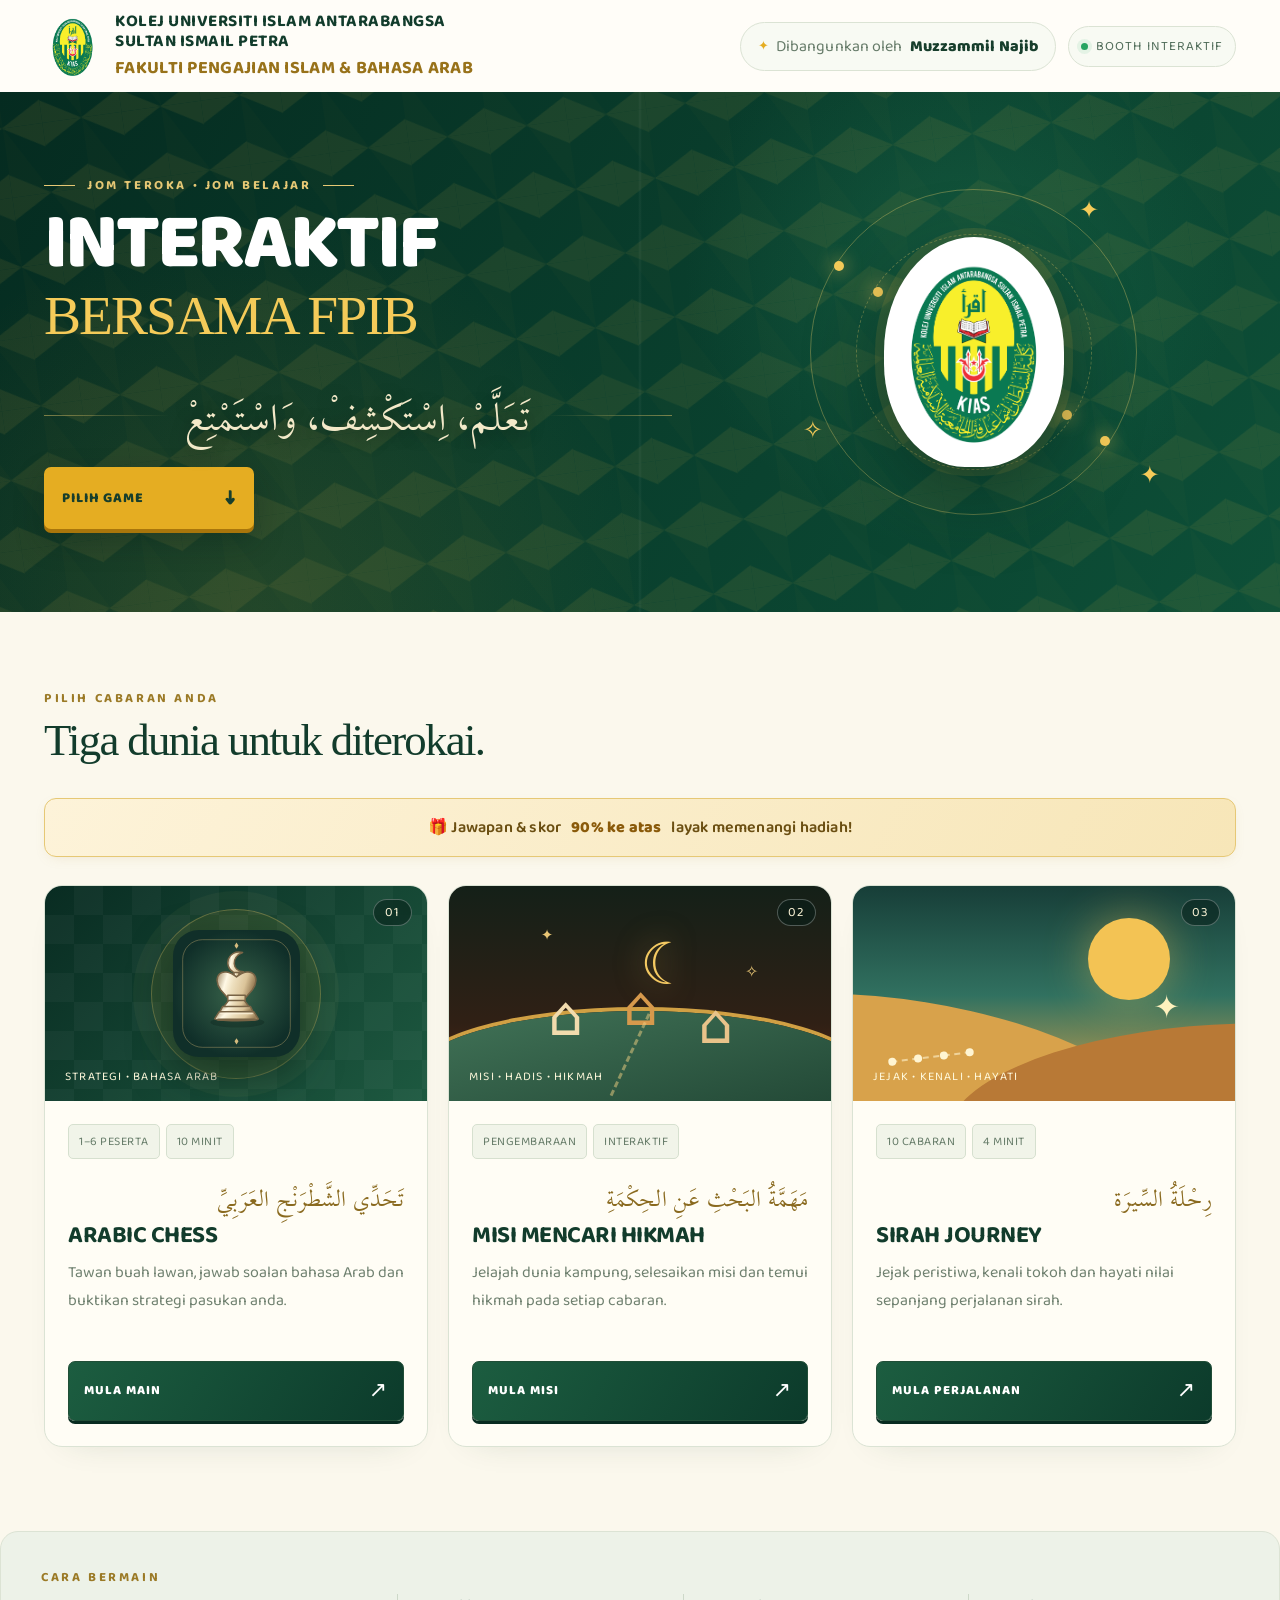
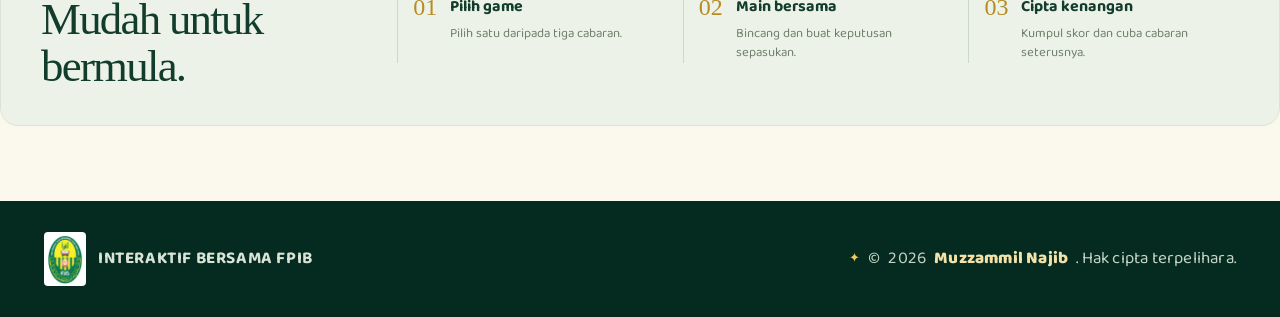
==== index.html @ af273203 "Add 2-player mode, prize popup, and polish across the FPIB booth games - Arabic Chess: real chess en" ====
<!doctype html>
<html lang="ms">
<head>
  <meta charset="utf-8">
  <meta name="viewport" content="width=device-width,initial-scale=1,viewport-fit=cover">
  <meta name="theme-color" content="#073d2d">
  <meta name="description" content="Portal aktiviti interaktif FPIB KIAS: Arabic Chess, Misi Mencari Hikmah dan Sirah Journey.">
  <title>Interaktif Bersama FPIB</title>
  <link rel="manifest" href="manifest.webmanifest">
  <link rel="icon" href="assets/icon-192.png">
  <link rel="apple-touch-icon" href="assets/icon-192.png">
  <link rel="stylesheet" href="style.css">
</head>
<body>
  <header class="site-header">
    <a class="institution" href="./" aria-label="Interaktif Bersama FPIB — halaman utama">
      <span class="logo-wrap"><img src="assets/logo-kias.png" alt="Logo rasmi KIAS"></span>
      <span class="institution-copy"><b>KOLEJ UNIVERSITI ISLAM ANTARABANGSA<br>SULTAN ISMAIL PETRA</b><small>FAKULTI PENGAJIAN ISLAM &amp; BAHASA ARAB</small></span>
    </a>
    <div class="header-actions">
      <span class="dev-credit">Dibangunkan oleh <b>Muzzammil Najib</b></span>
      <span class="live-badge"><i></i> BOOTH INTERAKTIF</span>
      <button id="install" class="quiet" hidden>Pasang app</button>
    </div>
  </header>

  <main id="home">
    <section class="hero">
      <div class="hero-pattern" aria-hidden="true"></div>
      <div class="hero-copy">
        <p class="eyebrow"><span></span> JOM TEROKA • JOM BELAJAR <span></span></p>
        <h1>INTERAKTIF<br><em>BERSAMA FPIB</em></h1>
        <p class="arabic" lang="ar" dir="rtl">تَعَلَّمْ، اِسْتَكْشِفْ، وَاسْتَمْتِعْ</p>
        <a class="hero-button" href="#pilih-game">PILIH GAME <span>↓</span></a>
      </div>
      <div class="hero-mark" aria-hidden="true">
        <div class="orbit orbit-one"></div><div class="orbit orbit-two"></div>
        <div class="hero-logo"><img src="assets/logo-kias.png" alt=""></div>
        <span class="spark s1">✦</span><span class="spark s2">✧</span><span class="spark s3">✦</span>
      </div>
    </section>

    <section class="games-section" id="pilih-game">
      <div class="section-heading">
        <div><p class="eyebrow dark">PILIH CABARAN ANDA</p><h2>Tiga dunia untuk diterokai.</h2></div>
      </div>

      <div class="prize-banner">🎁 Jawapan &amp; skor <b>90% ke atas</b> layak memenangi hadiah!</div>

      <div class="game-grid">
        <article class="game-card chess-card" data-game-card="arabic-chess">
          <div class="card-number">01</div>
          <div class="card-art chess-art"><div class="chess-halo"></div><img src="games/arabic-chess/favicon.svg" alt="" aria-hidden="true"><span class="art-label">STRATEGI • BAHASA ARAB</span></div>
          <div class="card-body">
            <div class="tag-row"><span class="tag">1–6 PESERTA</span><span class="tag">10 MINIT</span></div>
            <p class="arabic-title" lang="ar" dir="rtl">تَحَدِّي الشَّطْرَنْجِ العَرَبِيِّ</p>
            <h3>ARABIC CHESS</h3>
            <p>Tawan buah lawan, jawab soalan bahasa Arab dan buktikan strategi pasukan anda.</p>
            <button class="play-button" data-launch="arabic-chess"><span>MULA MAIN</span><i>↗</i></button>
          </div>
        </article>

        <article class="game-card wisdom-card" data-game-card="misi-mencari-hikmah">
          <div class="card-number">02</div>
          <div class="card-art wisdom-art"><div class="wisdom-land"><span class="moon">☾</span><span class="star star-a">✦</span><span class="star star-b">✧</span><span class="village">⌂</span><span class="trail"></span></div><span class="art-label">MISI • HADIS • HIKMAH</span></div>
          <div class="card-body">
            <div class="tag-row"><span class="tag">PENGEMBARAAN</span><span class="tag">INTERAKTIF</span></div>
            <p class="arabic-title" lang="ar" dir="rtl">مَهَمَّةُ البَحْثِ عَنِ الحِكْمَةِ</p>
            <h3>MISI MENCARI HIKMAH</h3>
            <p>Jelajah dunia kampung, selesaikan misi dan temui hikmah pada setiap cabaran.</p>
            <button class="play-button" data-launch="misi-mencari-hikmah"><span>MULA MISI</span><i>↗</i></button>
          </div>
        </article>

        <article class="game-card sirah-card" data-game-card="sirah-journey">
          <div class="card-number">03</div>
          <div class="card-art sirah-art"><div class="desert-sun"></div><div class="dune d1"></div><div class="dune d2"></div><div class="route"><i></i><i></i><i></i><i></i></div><span class="destination">✦</span><span class="art-label">JEJAK • KENALI • HAYATI</span></div>
          <div class="card-body">
            <div class="tag-row"><span class="tag">10 CABARAN</span><span class="tag">4 MINIT</span></div>
            <p class="arabic-title" lang="ar" dir="rtl">رِحْلَةُ السِّيرَة</p>
            <h3>SIRAH JOURNEY</h3>
            <p>Jejak peristiwa, kenali tokoh dan hayati nilai sepanjang perjalanan sirah.</p>
            <button class="play-button" data-launch="sirah-journey"><span>MULA PERJALANAN</span><i>↗</i></button>
          </div>
        </article>
      </div>
    </section>

    <section class="how-section">
      <div class="how-intro"><p class="eyebrow dark">CARA BERMAIN</p><h2>Mudah untuk bermula.</h2></div>
      <ol class="steps">
        <li><b>01</b><span><strong>Pilih game</strong><small>Pilih satu daripada tiga cabaran.</small></span></li>
        <li><b>02</b><span><strong>Main bersama</strong><small>Bincang dan buat keputusan sepasukan.</small></span></li>
        <li><b>03</b><span><strong>Cipta kenangan</strong><small>Kumpul skor dan cuba cabaran seterusnya.</small></span></li>
      </ol>
    </section>
  </main>

  <footer class="site-footer">
    <div class="footer-brand"><img src="assets/logo-kias.png" alt="Logo KIAS"><span><b>INTERAKTIF BERSAMA FPIB</b></span></div>
    <div class="footer-meta"><span class="copyright">© <span id="copyright-year">2026</span> <b>Muzzammil Najib</b>. Hak cipta terpelihara.</span></div>
  </footer>

  <section id="game-stage" class="game-stage" hidden aria-label="Paparan game">
    <header class="stage-bar">
      <button id="back-home" class="stage-back"><span>←</span> KEMBALI</button>
      <div class="stage-title"><small>SEDANG BERMAIN</small><strong id="current-game">Game</strong></div>
      <div class="stage-actions"><button id="reload-game" title="Muat semula game">↻ <span>RESET</span></button><button id="open-game" title="Buka di tab baharu">↗ <span>TAB BARU</span></button><button id="fullscreen-game" title="Paparan skrin penuh">⛶ <span>SKRIN PENUH</span></button></div>
    </header>
    <div id="stage-loading" class="stage-loading"><div class="loader-mark">✦</div><p>MENYEDIAKAN GAME…</p></div>
    <iframe id="game-frame" title="Game interaktif FPIB" allow="fullscreen; autoplay" referrerpolicy="same-origin"></iframe>
  </section>

  <div id="attract" class="attract" hidden>
    <img src="assets/logo-kias.png" alt="">
    <p class="arabic" lang="ar" dir="rtl">أَهْلًا وَسَهْلًا</p>
    <h2>JOM MAIN<br><span>BERSAMA FPIB!</span></h2>
    <p>TIGA GAME INTERAKTIF MENANTI ANDA</p>
    <button id="wake">MULA SEKARANG <span>↗</span></button>
  </div>

  <script src="app.js"></script>
</body>
</html>
---- style.css ----
@font-face{font-family:Baloo;src:url('assets/Baloo2-Variable.woff2') format('woff2');font-weight:400 800;font-display:swap}
@font-face{font-family:Lotus;src:url('assets/lotus-linotype-light.ttf') format('truetype');font-weight:400;font-display:swap;unicode-range:U+0600-06FF,U+0750-077F,U+08A0-08FF,U+FB50-FDFF,U+FE70-FEFF}
:root{--green-950:#052b20;--green-900:#073d2d;--green-800:#0d5038;--green-700:#14704a;--gold:#e5ad22;--gold-soft:#f5cb59;--cream:#fbf8ed;--paper:#fffdf5;--ink:#123c2c;--muted:#6f806f;--line:#dbe3d4;--ease:cubic-bezier(.22,.65,.25,1)}
*{box-sizing:border-box}html{scroll-behavior:smooth}body{margin:0;color:var(--ink);background:var(--cream);font-family:Baloo,system-ui,sans-serif;-webkit-font-smoothing:antialiased}button,a{font:inherit}button{cursor:pointer}.arabic,.arabic-title,[lang=ar]{font-family:Lotus,'Geeza Pro',serif}.site-header{height:92px;max-width:1560px;margin:auto;padding:13px 44px;display:flex;align-items:center;justify-content:space-between;gap:24px;background:#fffdf8}.institution{display:flex;align-items:center;gap:14px;color:inherit;text-decoration:none;min-width:0}.logo-wrap{width:57px;height:65px;display:block;overflow:hidden;flex:none}.logo-wrap img{display:block;width:100%;height:100%;object-fit:contain}.institution-copy{display:block;line-height:1.18}.institution-copy b{display:block;font-size:17px;letter-spacing:.5px}.institution-copy small{display:block;color:#98721a;font-size:18px;letter-spacing:.3px;margin-top:6px;font-weight:700}.header-actions{display:flex;align-items:center;gap:12px}.dev-credit{display:flex;align-items:center;gap:7px;font-size:16px;letter-spacing:.1px;color:#657a68;border:1px solid var(--line);padding:11px 17px;border-radius:999px;background:#f8faf3}.dev-credit b{color:#173e2c;font-weight:800}.dev-credit:before{content:'✦';color:var(--gold,#b79858);font-size:13px}@media(max-width:900px){.dev-credit{display:none}}.live-badge{display:flex;align-items:center;gap:8px;font-size:13px;letter-spacing:1px;border:1px solid var(--line);padding:9px 12px;border-radius:999px;color:#506c59;background:#f8faf3}.live-badge i,.footer-meta i{width:7px;height:7px;border-radius:50%;background:#26a461;box-shadow:0 0 0 4px #26a46118}.quiet{border:1px solid var(--line);background:#fff;color:var(--ink);padding:10px 16px;border-radius:9px;font-size:13px;font-weight:700}.quiet:hover{background:#edf3e8}.hero{position:relative;overflow:hidden;min-height:500px;padding:70px max(44px,calc((100vw - 1460px)/2));display:grid;grid-template-columns:minmax(0,1.12fr) minmax(360px,.88fr);align-items:center;color:#fff;background:radial-gradient(circle at 75% 35%,#27815955,transparent 27%),radial-gradient(circle at 20% 100%,#d0a22f22,transparent 35%),linear-gradient(122deg,var(--green-950),var(--green-800));isolation:isolate}.hero:after{content:'';position:absolute;inset:0;background:linear-gradient(90deg,transparent 49.85%,#ffffff0c 50%,transparent 50.15%);pointer-events:none}.hero-pattern{position:absolute;inset:-120px;z-index:-1;opacity:.09;background-image:linear-gradient(30deg,#e6ba4a 12%,transparent 12.5%,transparent 87%,#e6ba4a 87.5%,#e6ba4a),linear-gradient(150deg,#e6ba4a 12%,transparent 12.5%,transparent 87%,#e6ba4a 87.5%,#e6ba4a),linear-gradient(30deg,#e6ba4a 12%,transparent 12.5%,transparent 87%,#e6ba4a 87.5%,#e6ba4a),linear-gradient(150deg,#e6ba4a 12%,transparent 12.5%,transparent 87%,#e6ba4a 87.5%,#e6ba4a),linear-gradient(60deg,#e6ba4a33 25%,transparent 25.5%,transparent 75%,#e6ba4a33 75%,#e6ba4a33);background-size:80px 140px;background-position:0 0,0 0,40px 70px,40px 70px,0 0;transform:rotate(-8deg)}.hero-copy{position:relative;z-index:2;padding-right:40px}.eyebrow{display:flex;align-items:center;gap:12px;margin:0 0 15px;font-size:13px;letter-spacing:2.6px;font-weight:700;color:#e6c875}.eyebrow span{width:31px;height:1px;background:currentColor}.eyebrow.dark{color:#9b7a26;display:block;margin-bottom:8px}.hero h1{font-size:clamp(54px,6.2vw,92px);line-height:.85;letter-spacing:-3px;margin:0;font-weight:800}.hero h1 em{display:block;color:var(--gold-soft);font-style:normal;font-weight:500;font-family:Georgia,serif;font-size:.7em;letter-spacing:-2px;margin-top:14px}.hero .arabic{position:relative;font-size:clamp(30px,3.6vw,44px);color:#f3e9c9;margin:34px 0 10px;line-height:1.9;font-weight:500;text-shadow:0 3px 18px #0006;display:flex;align-items:center;gap:16px}.hero .arabic:before,.hero .arabic:after{content:'';flex:1;height:1px;background:linear-gradient(90deg,transparent,#e6c66a80);min-width:20px}.hero .arabic:after{background:linear-gradient(90deg,#e6c66a80,transparent)}.lead{font-size:16px;line-height:1.8;color:#c3d6c7;margin:8px 0 25px}.hero-button{display:inline-flex;align-items:center;justify-content:space-between;gap:28px;min-width:210px;padding:14px 18px;border-radius:7px;background:var(--gold);color:#173e2c;text-decoration:none;font-size:14px;font-weight:800;letter-spacing:1px;box-shadow:0 4px 0 #a9760b,0 12px 30px #001b1645;transition:transform .2s,background .2s}.hero-button:hover{transform:translateY(-3px);background:#f0bd37}.hero-button span{font-size:21px}.hero-mark{position:relative;width:min(380px,38vw);aspect-ratio:1;margin:auto;display:grid;place-items:center}.hero-logo{position:relative;z-index:3;width:180px;height:230px;background:#fff;padding:15px;border-radius:50% 50% 45% 45%;box-shadow:0 25px 80px #00181270,0 0 0 9px #e6b63d22}.hero-logo img{width:100%;height:100%;object-fit:contain}.orbit{position:absolute;inset:7%;border:1px solid #f3d26c55;border-radius:50%;animation:orbit 22s linear infinite}.orbit:before,.orbit:after{content:'';position:absolute;width:10px;height:10px;border-radius:50%;background:var(--gold-soft);box-shadow:0 0 18px #f5ca57}.orbit:before{left:7%;top:22%}.orbit:after{right:8%;bottom:21%}.orbit-two{inset:19%;border-style:dashed;animation-direction:reverse;animation-duration:14s}.spark{position:absolute;color:var(--gold-soft);font-size:24px;animation:pulse 2.4s ease-in-out infinite}.s1{top:8%;right:17%}.s2{left:5%;bottom:24%;animation-delay:.7s}.s3{right:1%;bottom:12%;animation-delay:1.4s}.games-section{max-width:1480px;margin:auto;padding:76px 44px 84px}.section-heading{display:flex;align-items:flex-end;justify-content:space-between;gap:40px;margin-bottom:34px}.section-heading h2,.how-intro h2{font:400 clamp(35px,3.5vw,50px)/1.05 Georgia,serif;letter-spacing:-1.7px;margin:0}.section-heading>p{max-width:410px;color:var(--muted);font-size:16px;line-height:1.7;margin:0}.prize-banner{display:flex;flex-wrap:wrap;align-items:center;justify-content:center;gap:10px;text-align:center;margin:0 0 28px;padding:16px 22px;border-radius:12px;background:linear-gradient(120deg,#fdf3d9,#f7e6b8);border:1px solid #e6c875;color:#6b4f12;font-size:16px;font-weight:600;letter-spacing:.2px;box-shadow:0 4px 14px -6px #b7985840}.prize-banner b{color:#8a5a0a;font-weight:800}
.game-grid{display:grid;grid-template-columns:repeat(3,minmax(0,1fr));gap:20px}.game-card{position:relative;border:1px solid var(--line);border-radius:18px;background:var(--paper);overflow:hidden;box-shadow:0 14px 35px -25px #173c2833;transition:transform .3s var(--ease),box-shadow .3s,border-color .3s}.game-card:hover{transform:translateY(-8px);box-shadow:0 26px 50px -28px #092f235c;border-color:#b3c6ac}.card-number{position:absolute;z-index:4;top:13px;right:15px;display:grid;place-items:center;width:39px;height:27px;border:1px solid #ffffff45;background:#071d1885;color:#fff7d9;border-radius:999px;font-size:13px;letter-spacing:1px;backdrop-filter:blur(8px)}.card-art{height:215px;position:relative;overflow:hidden;color:#fff}.art-label{position:absolute;left:20px;bottom:15px;font-size:12px;letter-spacing:1.2px;color:#fff9dc}.chess-art{display:grid;place-items:center;background:linear-gradient(135deg,#092c22,#1d5940)}.chess-art:before{content:'';position:absolute;inset:0;background:linear-gradient(45deg,#ffffff08 25%,transparent 25%,transparent 75%,#ffffff08 75%),linear-gradient(45deg,#ffffff08 25%,transparent 25%,transparent 75%,#ffffff08 75%);background-size:58px 58px;background-position:0 0,29px 29px}.chess-art img{position:relative;z-index:2;width:127px;height:127px;filter:drop-shadow(0 18px 20px #00151080)}.chess-halo{position:absolute;width:170px;height:170px;border-radius:50%;background:#dfb83c20;border:1px solid #e5c66c50;box-shadow:0 0 0 18px #e5c66c0b}.wisdom-art{background:linear-gradient(180deg,#142018,#302015 64%,#5d2c17)}.wisdom-land{position:absolute;inset:0}.wisdom-land:after{content:'';position:absolute;left:-10%;right:-10%;bottom:-45px;height:135px;border-radius:50% 50% 0 0;background:linear-gradient(165deg,#427458,#1b3e2e);box-shadow:0 -4px 0 #d0a044}.moon{position:absolute;top:35px;left:50%;font-size:58px;color:#f4c962;text-shadow:0 0 30px #f3c45d80}.star{position:absolute;color:#e8c575}.star-a{left:24%;top:38px;font-size:15px}.star-b{right:19%;top:74px}.village{position:absolute;z-index:2;bottom:37px;left:26%;font-size:55px;color:#f1dbad;text-shadow:75px -10px 0 #d6994c,150px 8px 0 #e9c38a}.trail{position:absolute;z-index:3;left:46%;bottom:-15px;width:80px;height:90px;border-left:3px dashed #f0d08180;transform:rotate(25deg)}.sirah-art{background:linear-gradient(180deg,#173e38,#317160 51%,#d8a54c)}.desert-sun{position:absolute;width:82px;height:82px;border-radius:50%;background:#f3c354;top:32px;right:65px;box-shadow:0 0 45px #f3c35470}.dune{position:absolute;bottom:-70px;width:130%;height:170px;border-radius:50%;background:#d8a24b}.d1{left:-50%;transform:rotate(9deg)}.d2{right:-55%;bottom:-95px;background:#b87936;transform:rotate(-5deg)}.route{position:absolute;z-index:3;left:35px;bottom:40px;display:flex;align-items:center;gap:18px;transform:rotate(-7deg)}.route:before{content:'';position:absolute;left:3px;right:3px;border-top:2px dashed #fff4cf99}.route i{position:relative;width:8px;height:8px;background:#fff5d3;border-radius:50%}.destination{position:absolute;z-index:3;right:55px;bottom:66px;color:#fff1bd;font-size:32px}.card-body{padding:23px 23px 25px}.tag-row{display:flex;gap:6px;flex-wrap:wrap}.tag{border:1px solid #d6e0cf;background:#f1f4e9;color:#657b68;padding:7px 10px;border-radius:5px;font-size:12px;letter-spacing:.5px}.arabic-title{color:#8a6a1f;font-size:26px;line-height:1.6;margin:18px 0 4px;font-weight:500;letter-spacing:.2px}.card-body h3{font-size:24px;line-height:1.05;margin:0 0 11px;letter-spacing:-.5px}.card-body>p:not(.arabic-title){min-height:84px;color:var(--muted);font-size:16px;line-height:1.75;margin:0}.play-button{width:100%;min-height:52px;display:flex;align-items:center;justify-content:space-between;margin-top:18px;padding:11px 15px;border:1px solid #214e37;border-radius:7px;color:#fff;background:linear-gradient(120deg,#1c5d40,#0c3b2b);font-size:13px;letter-spacing:1px;font-weight:800;box-shadow:0 3px 0 #082b20;transition:transform .2s,background .2s}.play-button:hover{background:#26724d;transform:translateY(-2px)}.play-button i{font-size:22px;font-style:normal;font-weight:400}.how-section{max-width:1392px;margin:0 auto 75px;border:1px solid #dce3d4;border-radius:18px;background:#edf2e8;padding:35px 40px;display:grid;grid-template-columns:.8fr 2.2fr;align-items:center;gap:50px}.steps{list-style:none;padding:0;margin:0;display:grid;grid-template-columns:repeat(3,1fr);gap:15px}.steps li{display:flex;align-items:flex-start;gap:13px;padding-left:15px;border-left:1px solid #cdd8c8}.steps li>b{font:24px Georgia,serif;color:#b68c23}.steps span{display:block}.steps strong{display:block;font-size:16px}.steps small{display:block;font-size:13px;line-height:1.5;color:#71806d;margin-top:5px}.site-footer{min-height:116px;padding:22px max(44px,calc((100vw - 1460px)/2));display:flex;flex-wrap:wrap;align-items:center;justify-content:space-between;gap:14px 30px;color:#d9e4d7;background:var(--green-950)}.footer-brand{display:flex;align-items:center;gap:12px}.footer-brand img{width:42px;height:54px;object-fit:contain;background:#fff;border-radius:4px}.footer-brand b{display:block;font-size:17px;letter-spacing:.6px}.footer-brand small{display:block;color:#a7c0ad;font-size:9px;margin-top:5px}.footer-meta{display:flex;align-items:center;font-size:16px;letter-spacing:.3px}.footer-meta span:first-child{display:flex;align-items:center;gap:8px}.copyright{display:flex;align-items:center;gap:8px;font-size:17px;letter-spacing:.2px;color:#c3d4c6}.copyright:before{content:'✦';color:var(--gold-soft);font-size:13px}.copyright b{color:#f3e2a8;font-weight:800}.game-stage{position:fixed;inset:0;z-index:30;background:#0d261e}.game-stage[hidden]{display:none}.stage-bar{position:relative;z-index:3;height:66px;padding:8px 14px;display:grid;grid-template-columns:1fr auto 1fr;align-items:center;color:#eef4e9;background:linear-gradient(90deg,#062c20,#164a35);border-bottom:1px solid #d5b24b55;box-shadow:0 5px 20px #00120d66}.stage-back,.stage-actions button{border:1px solid #ffffff20;background:#ffffff0b;color:#fff;border-radius:7px;height:44px;padding:7px 13px;font-size:13px;font-weight:700;letter-spacing:.5px}.stage-back{justify-self:start;display:flex;align-items:center;gap:9px}.stage-back span{font-size:22px}.stage-back:hover,.stage-actions button:hover{background:#ffffff18;border-color:#d7bc6d80}.stage-title{text-align:center;line-height:1}.stage-title small{display:block;font-size:11px;letter-spacing:1.3px;color:#c0d1c0;margin-bottom:6px}.stage-title strong{font-size:14px;letter-spacing:.4px}.stage-actions{justify-self:end;display:flex;gap:6px}.stage-actions button{font-size:15px}.stage-actions button span{font-size:12px;margin-left:4px}.game-stage iframe{display:block;width:100%;height:calc(100dvh - 66px);border:0;background:#fff}.stage-loading{position:absolute;z-index:2;inset:66px 0 0;display:grid;place-content:center;text-align:center;background:#0b3327;color:#e9d697;transition:opacity .25s}.stage-loading.done{opacity:0;pointer-events:none}.loader-mark{font-size:60px;animation:pulse 1.2s ease-in-out infinite}.stage-loading p{font-size:14px;letter-spacing:1.6px}.attract{position:fixed;z-index:50;inset:0;display:flex;flex-direction:column;align-items:center;justify-content:center;text-align:center;color:#fff;padding:30px;background:radial-gradient(circle at 50% 20%,#237454,#052b20 60%)}.attract[hidden]{display:none}.attract img{width:120px;height:155px;object-fit:contain;background:#fff;padding:8px;border-radius:50%;box-shadow:0 15px 55px #00150e70}.attract .arabic{font-size:33px;color:#f1d17c;margin:24px 0 5px}.attract h2{font-size:clamp(48px,8vw,90px);line-height:.85;margin:0}.attract h2 span{font:italic .65em Georgia,serif;color:#f1c556}.attract>p:not(.arabic){font-size:15px;letter-spacing:1.6px;color:#bad0c0;margin:28px}.attract button{min-width:270px;padding:15px 18px;border:0;border-radius:7px;background:var(--gold);color:#0a3929;font-weight:800;letter-spacing:1px;box-shadow:0 5px 0 #a97810}.attract button span{margin-left:25px;font-size:20px}
@keyframes orbit{to{transform:rotate(360deg)}}@keyframes pulse{50%{transform:scale(1.08);opacity:.7}}
@media(max-width:980px){.hero{grid-template-columns:1fr .7fr;min-height:470px}.hero h1{font-size:62px}.hero-mark{width:310px}.hero-logo{width:140px;height:190px}.game-grid{grid-template-columns:repeat(2,1fr)}.game-card:last-child{grid-column:1/-1;display:grid;grid-template-columns:1fr 1.2fr}.game-card:last-child .card-art{height:100%;min-height:280px}.section-heading{align-items:flex-start}.how-section{grid-template-columns:1fr}.site-header{padding-inline:24px}.games-section{padding-inline:24px}.site-footer{padding-inline:24px}}
@media(max-width:680px){.site-header{height:auto;min-height:82px;padding:10px 15px}.logo-wrap{width:44px;height:53px}.institution-copy b{font-size:15px;letter-spacing:.3px}.institution-copy small{font-size:16px;letter-spacing:.2px}.live-badge{display:none}.hero{grid-template-columns:1fr;min-height:560px;padding:55px 22px 40px;text-align:center}.hero:after{display:none}.hero-copy{padding:0}.hero .eyebrow{justify-content:center;font-size:11px}.hero h1{font-size:52px;letter-spacing:-2px}.hero h1 em{font-size:.65em}.hero .arabic{gap:10px}.hero .arabic:before,.hero .arabic:after{min-width:12px}.lead{font-size:14px}.hero-mark{position:absolute;right:-90px;bottom:-100px;width:280px;opacity:.2}.hero-logo{width:120px;height:155px}.games-section{padding:55px 14px}.section-heading{display:block;margin-bottom:25px}.section-heading h2{font-size:38px}.section-heading>p{margin-top:14px;font-size:13px}.game-grid{grid-template-columns:1fr;gap:17px}.game-card:last-child{grid-column:auto;display:block}.game-card:last-child .card-art{height:205px;min-height:0}.card-art{height:205px}.card-body>p:not(.arabic-title){min-height:0}.how-section{margin:0 14px 45px;padding:28px 22px;gap:25px}.steps{grid-template-columns:1fr;gap:17px}.steps li{padding:0 0 15px;border-left:0;border-bottom:1px solid #ced8c7}.site-footer{padding:25px 18px;display:block}.footer-meta{margin-top:20px;justify-content:space-between;gap:12px}.stage-bar{height:62px;grid-template-columns:auto 1fr auto;padding:7px 8px}.stage-title{text-align:left;margin-left:10px}.stage-title small{display:none}.stage-title strong{font-size:14px}.stage-back{height:42px;padding:6px 9px;font-size:12px}.stage-back span{font-size:18px}.stage-actions button{width:40px;height:40px;padding:5px}.stage-actions button span{display:none}.stage-actions #open-game{display:none}.game-stage iframe{height:calc(100dvh - 62px)}.stage-loading{inset:62px 0 0}}
@media(max-width:380px){.institution-copy b{font-size:14px}.institution-copy small{font-size:14px}.quiet{font-size:13px;padding:8px}.hero h1{font-size:44px}.footer-meta{font-size:13px}.stage-actions{gap:3px}.stage-actions button{width:36px}.stage-back{padding:5px 7px}}
@media(prefers-reduced-motion:reduce){*{scroll-behavior:auto!important;animation:none!important;transition:none!important}}
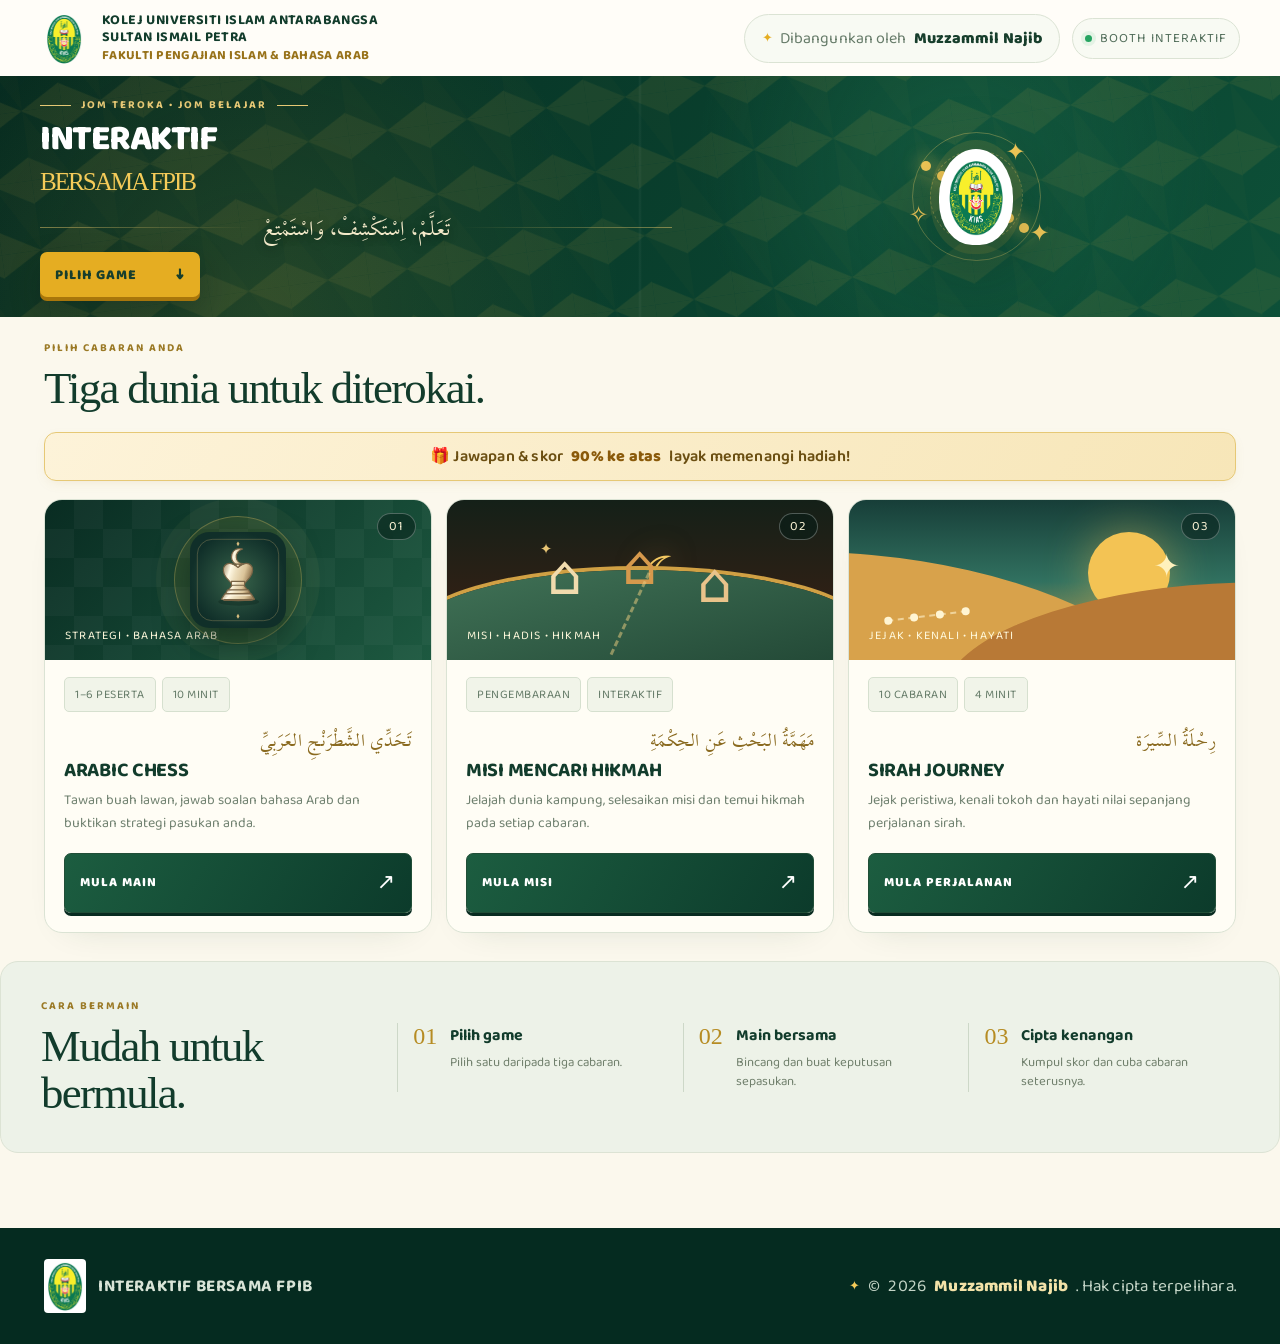
==== commit 82b968d6: "Add PS4 / standard-gamepad controller support to the hub and all 3 games New shared assets/gamepad-n" ====
--- a/index.html
+++ b/index.html
@@ -120,5 +120,6 @@
   </div>
 
   <script src="app.js"></script>
+  <script src="assets/gamepad-nav.js"></script>
 </body>
 </html>
--- a/style.css
+++ b/style.css
@@ -1,8 +1,8 @@
 @font-face{font-family:Baloo;src:url('assets/Baloo2-Variable.woff2') format('woff2');font-weight:400 800;font-display:swap}
 @font-face{font-family:Lotus;src:url('assets/lotus-linotype-light.ttf') format('truetype');font-weight:400;font-display:swap;unicode-range:U+0600-06FF,U+0750-077F,U+08A0-08FF,U+FB50-FDFF,U+FE70-FEFF}
 :root{--green-950:#052b20;--green-900:#073d2d;--green-800:#0d5038;--green-700:#14704a;--gold:#e5ad22;--gold-soft:#f5cb59;--cream:#fbf8ed;--paper:#fffdf5;--ink:#123c2c;--muted:#6f806f;--line:#dbe3d4;--ease:cubic-bezier(.22,.65,.25,1)}
-*{box-sizing:border-box}html{scroll-behavior:smooth}body{margin:0;color:var(--ink);background:var(--cream);font-family:Baloo,system-ui,sans-serif;-webkit-font-smoothing:antialiased}button,a{font:inherit}button{cursor:pointer}.arabic,.arabic-title,[lang=ar]{font-family:Lotus,'Geeza Pro',serif}.site-header{height:92px;max-width:1560px;margin:auto;padding:13px 44px;display:flex;align-items:center;justify-content:space-between;gap:24px;background:#fffdf8}.institution{display:flex;align-items:center;gap:14px;color:inherit;text-decoration:none;min-width:0}.logo-wrap{width:57px;height:65px;display:block;overflow:hidden;flex:none}.logo-wrap img{display:block;width:100%;height:100%;object-fit:contain}.institution-copy{display:block;line-height:1.18}.institution-copy b{display:block;font-size:17px;letter-spacing:.5px}.institution-copy small{display:block;color:#98721a;font-size:18px;letter-spacing:.3px;margin-top:6px;font-weight:700}.header-actions{display:flex;align-items:center;gap:12px}.dev-credit{display:flex;align-items:center;gap:7px;font-size:16px;letter-spacing:.1px;color:#657a68;border:1px solid var(--line);padding:11px 17px;border-radius:999px;background:#f8faf3}.dev-credit b{color:#173e2c;font-weight:800}.dev-credit:before{content:'✦';color:var(--gold,#b79858);font-size:13px}@media(max-width:900px){.dev-credit{display:none}}.live-badge{display:flex;align-items:center;gap:8px;font-size:13px;letter-spacing:1px;border:1px solid var(--line);padding:9px 12px;border-radius:999px;color:#506c59;background:#f8faf3}.live-badge i,.footer-meta i{width:7px;height:7px;border-radius:50%;background:#26a461;box-shadow:0 0 0 4px #26a46118}.quiet{border:1px solid var(--line);background:#fff;color:var(--ink);padding:10px 16px;border-radius:9px;font-size:13px;font-weight:700}.quiet:hover{background:#edf3e8}.hero{position:relative;overflow:hidden;min-height:500px;padding:70px max(44px,calc((100vw - 1460px)/2));display:grid;grid-template-columns:minmax(0,1.12fr) minmax(360px,.88fr);align-items:center;color:#fff;background:radial-gradient(circle at 75% 35%,#27815955,transparent 27%),radial-gradient(circle at 20% 100%,#d0a22f22,transparent 35%),linear-gradient(122deg,var(--green-950),var(--green-800));isolation:isolate}.hero:after{content:'';position:absolute;inset:0;background:linear-gradient(90deg,transparent 49.85%,#ffffff0c 50%,transparent 50.15%);pointer-events:none}.hero-pattern{position:absolute;inset:-120px;z-index:-1;opacity:.09;background-image:linear-gradient(30deg,#e6ba4a 12%,transparent 12.5%,transparent 87%,#e6ba4a 87.5%,#e6ba4a),linear-gradient(150deg,#e6ba4a 12%,transparent 12.5%,transparent 87%,#e6ba4a 87.5%,#e6ba4a),linear-gradient(30deg,#e6ba4a 12%,transparent 12.5%,transparent 87%,#e6ba4a 87.5%,#e6ba4a),linear-gradient(150deg,#e6ba4a 12%,transparent 12.5%,transparent 87%,#e6ba4a 87.5%,#e6ba4a),linear-gradient(60deg,#e6ba4a33 25%,transparent 25.5%,transparent 75%,#e6ba4a33 75%,#e6ba4a33);background-size:80px 140px;background-position:0 0,0 0,40px 70px,40px 70px,0 0;transform:rotate(-8deg)}.hero-copy{position:relative;z-index:2;padding-right:40px}.eyebrow{display:flex;align-items:center;gap:12px;margin:0 0 15px;font-size:13px;letter-spacing:2.6px;font-weight:700;color:#e6c875}.eyebrow span{width:31px;height:1px;background:currentColor}.eyebrow.dark{color:#9b7a26;display:block;margin-bottom:8px}.hero h1{font-size:clamp(54px,6.2vw,92px);line-height:.85;letter-spacing:-3px;margin:0;font-weight:800}.hero h1 em{display:block;color:var(--gold-soft);font-style:normal;font-weight:500;font-family:Georgia,serif;font-size:.7em;letter-spacing:-2px;margin-top:14px}.hero .arabic{position:relative;font-size:clamp(30px,3.6vw,44px);color:#f3e9c9;margin:34px 0 10px;line-height:1.9;font-weight:500;text-shadow:0 3px 18px #0006;display:flex;align-items:center;gap:16px}.hero .arabic:before,.hero .arabic:after{content:'';flex:1;height:1px;background:linear-gradient(90deg,transparent,#e6c66a80);min-width:20px}.hero .arabic:after{background:linear-gradient(90deg,#e6c66a80,transparent)}.lead{font-size:16px;line-height:1.8;color:#c3d6c7;margin:8px 0 25px}.hero-button{display:inline-flex;align-items:center;justify-content:space-between;gap:28px;min-width:210px;padding:14px 18px;border-radius:7px;background:var(--gold);color:#173e2c;text-decoration:none;font-size:14px;font-weight:800;letter-spacing:1px;box-shadow:0 4px 0 #a9760b,0 12px 30px #001b1645;transition:transform .2s,background .2s}.hero-button:hover{transform:translateY(-3px);background:#f0bd37}.hero-button span{font-size:21px}.hero-mark{position:relative;width:min(380px,38vw);aspect-ratio:1;margin:auto;display:grid;place-items:center}.hero-logo{position:relative;z-index:3;width:180px;height:230px;background:#fff;padding:15px;border-radius:50% 50% 45% 45%;box-shadow:0 25px 80px #00181270,0 0 0 9px #e6b63d22}.hero-logo img{width:100%;height:100%;object-fit:contain}.orbit{position:absolute;inset:7%;border:1px solid #f3d26c55;border-radius:50%;animation:orbit 22s linear infinite}.orbit:before,.orbit:after{content:'';position:absolute;width:10px;height:10px;border-radius:50%;background:var(--gold-soft);box-shadow:0 0 18px #f5ca57}.orbit:before{left:7%;top:22%}.orbit:after{right:8%;bottom:21%}.orbit-two{inset:19%;border-style:dashed;animation-direction:reverse;animation-duration:14s}.spark{position:absolute;color:var(--gold-soft);font-size:24px;animation:pulse 2.4s ease-in-out infinite}.s1{top:8%;right:17%}.s2{left:5%;bottom:24%;animation-delay:.7s}.s3{right:1%;bottom:12%;animation-delay:1.4s}.games-section{max-width:1480px;margin:auto;padding:76px 44px 84px}.section-heading{display:flex;align-items:flex-end;justify-content:space-between;gap:40px;margin-bottom:34px}.section-heading h2,.how-intro h2{font:400 clamp(35px,3.5vw,50px)/1.05 Georgia,serif;letter-spacing:-1.7px;margin:0}.section-heading>p{max-width:410px;color:var(--muted);font-size:16px;line-height:1.7;margin:0}.prize-banner{display:flex;flex-wrap:wrap;align-items:center;justify-content:center;gap:10px;text-align:center;margin:0 0 28px;padding:16px 22px;border-radius:12px;background:linear-gradient(120deg,#fdf3d9,#f7e6b8);border:1px solid #e6c875;color:#6b4f12;font-size:16px;font-weight:600;letter-spacing:.2px;box-shadow:0 4px 14px -6px #b7985840}.prize-banner b{color:#8a5a0a;font-weight:800}
-.game-grid{display:grid;grid-template-columns:repeat(3,minmax(0,1fr));gap:20px}.game-card{position:relative;border:1px solid var(--line);border-radius:18px;background:var(--paper);overflow:hidden;box-shadow:0 14px 35px -25px #173c2833;transition:transform .3s var(--ease),box-shadow .3s,border-color .3s}.game-card:hover{transform:translateY(-8px);box-shadow:0 26px 50px -28px #092f235c;border-color:#b3c6ac}.card-number{position:absolute;z-index:4;top:13px;right:15px;display:grid;place-items:center;width:39px;height:27px;border:1px solid #ffffff45;background:#071d1885;color:#fff7d9;border-radius:999px;font-size:13px;letter-spacing:1px;backdrop-filter:blur(8px)}.card-art{height:215px;position:relative;overflow:hidden;color:#fff}.art-label{position:absolute;left:20px;bottom:15px;font-size:12px;letter-spacing:1.2px;color:#fff9dc}.chess-art{display:grid;place-items:center;background:linear-gradient(135deg,#092c22,#1d5940)}.chess-art:before{content:'';position:absolute;inset:0;background:linear-gradient(45deg,#ffffff08 25%,transparent 25%,transparent 75%,#ffffff08 75%),linear-gradient(45deg,#ffffff08 25%,transparent 25%,transparent 75%,#ffffff08 75%);background-size:58px 58px;background-position:0 0,29px 29px}.chess-art img{position:relative;z-index:2;width:127px;height:127px;filter:drop-shadow(0 18px 20px #00151080)}.chess-halo{position:absolute;width:170px;height:170px;border-radius:50%;background:#dfb83c20;border:1px solid #e5c66c50;box-shadow:0 0 0 18px #e5c66c0b}.wisdom-art{background:linear-gradient(180deg,#142018,#302015 64%,#5d2c17)}.wisdom-land{position:absolute;inset:0}.wisdom-land:after{content:'';position:absolute;left:-10%;right:-10%;bottom:-45px;height:135px;border-radius:50% 50% 0 0;background:linear-gradient(165deg,#427458,#1b3e2e);box-shadow:0 -4px 0 #d0a044}.moon{position:absolute;top:35px;left:50%;font-size:58px;color:#f4c962;text-shadow:0 0 30px #f3c45d80}.star{position:absolute;color:#e8c575}.star-a{left:24%;top:38px;font-size:15px}.star-b{right:19%;top:74px}.village{position:absolute;z-index:2;bottom:37px;left:26%;font-size:55px;color:#f1dbad;text-shadow:75px -10px 0 #d6994c,150px 8px 0 #e9c38a}.trail{position:absolute;z-index:3;left:46%;bottom:-15px;width:80px;height:90px;border-left:3px dashed #f0d08180;transform:rotate(25deg)}.sirah-art{background:linear-gradient(180deg,#173e38,#317160 51%,#d8a54c)}.desert-sun{position:absolute;width:82px;height:82px;border-radius:50%;background:#f3c354;top:32px;right:65px;box-shadow:0 0 45px #f3c35470}.dune{position:absolute;bottom:-70px;width:130%;height:170px;border-radius:50%;background:#d8a24b}.d1{left:-50%;transform:rotate(9deg)}.d2{right:-55%;bottom:-95px;background:#b87936;transform:rotate(-5deg)}.route{position:absolute;z-index:3;left:35px;bottom:40px;display:flex;align-items:center;gap:18px;transform:rotate(-7deg)}.route:before{content:'';position:absolute;left:3px;right:3px;border-top:2px dashed #fff4cf99}.route i{position:relative;width:8px;height:8px;background:#fff5d3;border-radius:50%}.destination{position:absolute;z-index:3;right:55px;bottom:66px;color:#fff1bd;font-size:32px}.card-body{padding:23px 23px 25px}.tag-row{display:flex;gap:6px;flex-wrap:wrap}.tag{border:1px solid #d6e0cf;background:#f1f4e9;color:#657b68;padding:7px 10px;border-radius:5px;font-size:12px;letter-spacing:.5px}.arabic-title{color:#8a6a1f;font-size:26px;line-height:1.6;margin:18px 0 4px;font-weight:500;letter-spacing:.2px}.card-body h3{font-size:24px;line-height:1.05;margin:0 0 11px;letter-spacing:-.5px}.card-body>p:not(.arabic-title){min-height:84px;color:var(--muted);font-size:16px;line-height:1.75;margin:0}.play-button{width:100%;min-height:52px;display:flex;align-items:center;justify-content:space-between;margin-top:18px;padding:11px 15px;border:1px solid #214e37;border-radius:7px;color:#fff;background:linear-gradient(120deg,#1c5d40,#0c3b2b);font-size:13px;letter-spacing:1px;font-weight:800;box-shadow:0 3px 0 #082b20;transition:transform .2s,background .2s}.play-button:hover{background:#26724d;transform:translateY(-2px)}.play-button i{font-size:22px;font-style:normal;font-weight:400}.how-section{max-width:1392px;margin:0 auto 75px;border:1px solid #dce3d4;border-radius:18px;background:#edf2e8;padding:35px 40px;display:grid;grid-template-columns:.8fr 2.2fr;align-items:center;gap:50px}.steps{list-style:none;padding:0;margin:0;display:grid;grid-template-columns:repeat(3,1fr);gap:15px}.steps li{display:flex;align-items:flex-start;gap:13px;padding-left:15px;border-left:1px solid #cdd8c8}.steps li>b{font:24px Georgia,serif;color:#b68c23}.steps span{display:block}.steps strong{display:block;font-size:16px}.steps small{display:block;font-size:13px;line-height:1.5;color:#71806d;margin-top:5px}.site-footer{min-height:116px;padding:22px max(44px,calc((100vw - 1460px)/2));display:flex;flex-wrap:wrap;align-items:center;justify-content:space-between;gap:14px 30px;color:#d9e4d7;background:var(--green-950)}.footer-brand{display:flex;align-items:center;gap:12px}.footer-brand img{width:42px;height:54px;object-fit:contain;background:#fff;border-radius:4px}.footer-brand b{display:block;font-size:17px;letter-spacing:.6px}.footer-brand small{display:block;color:#a7c0ad;font-size:9px;margin-top:5px}.footer-meta{display:flex;align-items:center;font-size:16px;letter-spacing:.3px}.footer-meta span:first-child{display:flex;align-items:center;gap:8px}.copyright{display:flex;align-items:center;gap:8px;font-size:17px;letter-spacing:.2px;color:#c3d4c6}.copyright:before{content:'✦';color:var(--gold-soft);font-size:13px}.copyright b{color:#f3e2a8;font-weight:800}.game-stage{position:fixed;inset:0;z-index:30;background:#0d261e}.game-stage[hidden]{display:none}.stage-bar{position:relative;z-index:3;height:66px;padding:8px 14px;display:grid;grid-template-columns:1fr auto 1fr;align-items:center;color:#eef4e9;background:linear-gradient(90deg,#062c20,#164a35);border-bottom:1px solid #d5b24b55;box-shadow:0 5px 20px #00120d66}.stage-back,.stage-actions button{border:1px solid #ffffff20;background:#ffffff0b;color:#fff;border-radius:7px;height:44px;padding:7px 13px;font-size:13px;font-weight:700;letter-spacing:.5px}.stage-back{justify-self:start;display:flex;align-items:center;gap:9px}.stage-back span{font-size:22px}.stage-back:hover,.stage-actions button:hover{background:#ffffff18;border-color:#d7bc6d80}.stage-title{text-align:center;line-height:1}.stage-title small{display:block;font-size:11px;letter-spacing:1.3px;color:#c0d1c0;margin-bottom:6px}.stage-title strong{font-size:14px;letter-spacing:.4px}.stage-actions{justify-self:end;display:flex;gap:6px}.stage-actions button{font-size:15px}.stage-actions button span{font-size:12px;margin-left:4px}.game-stage iframe{display:block;width:100%;height:calc(100dvh - 66px);border:0;background:#fff}.stage-loading{position:absolute;z-index:2;inset:66px 0 0;display:grid;place-content:center;text-align:center;background:#0b3327;color:#e9d697;transition:opacity .25s}.stage-loading.done{opacity:0;pointer-events:none}.loader-mark{font-size:60px;animation:pulse 1.2s ease-in-out infinite}.stage-loading p{font-size:14px;letter-spacing:1.6px}.attract{position:fixed;z-index:50;inset:0;display:flex;flex-direction:column;align-items:center;justify-content:center;text-align:center;color:#fff;padding:30px;background:radial-gradient(circle at 50% 20%,#237454,#052b20 60%)}.attract[hidden]{display:none}.attract img{width:120px;height:155px;object-fit:contain;background:#fff;padding:8px;border-radius:50%;box-shadow:0 15px 55px #00150e70}.attract .arabic{font-size:33px;color:#f1d17c;margin:24px 0 5px}.attract h2{font-size:clamp(48px,8vw,90px);line-height:.85;margin:0}.attract h2 span{font:italic .65em Georgia,serif;color:#f1c556}.attract>p:not(.arabic){font-size:15px;letter-spacing:1.6px;color:#bad0c0;margin:28px}.attract button{min-width:270px;padding:15px 18px;border:0;border-radius:7px;background:var(--gold);color:#0a3929;font-weight:800;letter-spacing:1px;box-shadow:0 5px 0 #a97810}.attract button span{margin-left:25px;font-size:20px}
+*{box-sizing:border-box}html{scroll-behavior:smooth}body{margin:0;color:var(--ink);background:var(--cream);font-family:Baloo,system-ui,sans-serif;-webkit-font-smoothing:antialiased}button,a{font:inherit}button{cursor:pointer}.arabic,.arabic-title,[lang=ar]{font-family:Lotus,'Geeza Pro',serif}.site-header{height:76px;max-width:1560px;margin:auto;padding:9px 40px;display:flex;align-items:center;justify-content:space-between;gap:24px;background:#fffdf8}.institution{display:flex;align-items:center;gap:14px;color:inherit;text-decoration:none;min-width:0}.logo-wrap{width:48px;height:55px;display:block;overflow:hidden;flex:none}.logo-wrap img{display:block;width:100%;height:100%;object-fit:contain}.institution-copy{display:block;line-height:1.18}.institution-copy b{display:block;font-size:14px;letter-spacing:.4px}.institution-copy small{display:block;color:#98721a;font-size:13px;letter-spacing:.3px;margin-top:3px;font-weight:700}.header-actions{display:flex;align-items:center;gap:12px}.dev-credit{display:flex;align-items:center;gap:7px;font-size:16px;letter-spacing:.1px;color:#657a68;border:1px solid var(--line);padding:11px 17px;border-radius:999px;background:#f8faf3}.dev-credit b{color:#173e2c;font-weight:800}.dev-credit:before{content:'✦';color:var(--gold,#b79858);font-size:13px}@media(max-width:900px){.dev-credit{display:none}}.live-badge{display:flex;align-items:center;gap:8px;font-size:13px;letter-spacing:1px;border:1px solid var(--line);padding:9px 12px;border-radius:999px;color:#506c59;background:#f8faf3}.live-badge i,.footer-meta i{width:7px;height:7px;border-radius:50%;background:#26a461;box-shadow:0 0 0 4px #26a46118}.quiet{border:1px solid var(--line);background:#fff;color:var(--ink);padding:10px 16px;border-radius:9px;font-size:13px;font-weight:700}.quiet:hover{background:#edf3e8}.hero{position:relative;overflow:hidden;min-height:220px;padding:20px max(40px,calc((100vw - 1460px)/2));display:grid;grid-template-columns:minmax(0,1.12fr) minmax(360px,.88fr);align-items:center;color:#fff;background:radial-gradient(circle at 75% 35%,#27815955,transparent 27%),radial-gradient(circle at 20% 100%,#d0a22f22,transparent 35%),linear-gradient(122deg,var(--green-950),var(--green-800));isolation:isolate}.hero:after{content:'';position:absolute;inset:0;background:linear-gradient(90deg,transparent 49.85%,#ffffff0c 50%,transparent 50.15%);pointer-events:none}.hero-pattern{position:absolute;inset:-120px;z-index:-1;opacity:.09;background-image:linear-gradient(30deg,#e6ba4a 12%,transparent 12.5%,transparent 87%,#e6ba4a 87.5%,#e6ba4a),linear-gradient(150deg,#e6ba4a 12%,transparent 12.5%,transparent 87%,#e6ba4a 87.5%,#e6ba4a),linear-gradient(30deg,#e6ba4a 12%,transparent 12.5%,transparent 87%,#e6ba4a 87.5%,#e6ba4a),linear-gradient(150deg,#e6ba4a 12%,transparent 12.5%,transparent 87%,#e6ba4a 87.5%,#e6ba4a),linear-gradient(60deg,#e6ba4a33 25%,transparent 25.5%,transparent 75%,#e6ba4a33 75%,#e6ba4a33);background-size:80px 140px;background-position:0 0,0 0,40px 70px,40px 70px,0 0;transform:rotate(-8deg)}.hero-copy{position:relative;z-index:2;padding-right:40px}.eyebrow{display:flex;align-items:center;gap:10px;margin:0 0 8px;font-size:11px;letter-spacing:2px;font-weight:700;color:#e6c875}.eyebrow span{width:31px;height:1px;background:currentColor}.eyebrow.dark{color:#9b7a26;display:block;margin-bottom:8px}.hero h1{font-size:clamp(24px,2.8vw,40px);line-height:.95;letter-spacing:-1.5px;margin:0;font-weight:800}.hero h1 em{display:block;color:var(--gold-soft);font-style:normal;font-weight:500;font-family:Georgia,serif;font-size:.7em;letter-spacing:-2px;margin-top:14px}.hero .arabic{position:relative;font-size:clamp(18px,2vw,24px);color:#f3e9c9;margin:14px 0 6px;line-height:1.6;font-weight:500;text-shadow:0 2px 10px #0006;display:flex;align-items:center;gap:12px}.hero .arabic:before,.hero .arabic:after{content:'';flex:1;height:1px;background:linear-gradient(90deg,transparent,#e6c66a80);min-width:20px}.hero .arabic:after{background:linear-gradient(90deg,#e6c66a80,transparent)}.lead{font-size:16px;line-height:1.8;color:#c3d6c7;margin:8px 0 25px}.hero-button{display:inline-flex;align-items:center;justify-content:space-between;gap:20px;min-width:160px;padding:10px 15px;border-radius:7px;background:var(--gold);color:#173e2c;text-decoration:none;font-size:14px;font-weight:800;letter-spacing:1px;box-shadow:0 4px 0 #a9760b,0 12px 30px #001b1645;transition:transform .2s,background .2s}.hero-button:hover{transform:translateY(-3px);background:#f0bd37}.hero-button span{font-size:16px}.hero-mark{position:relative;width:min(150px,17vw);aspect-ratio:1;margin:auto;display:grid;place-items:center}.hero-logo{position:relative;z-index:3;width:74px;height:96px;background:#fff;padding:6px;border-radius:50% 50% 45% 45%;box-shadow:0 25px 80px #00181270,0 0 0 9px #e6b63d22}.hero-logo img{width:100%;height:100%;object-fit:contain}.orbit{position:absolute;inset:7%;border:1px solid #f3d26c55;border-radius:50%;animation:orbit 22s linear infinite}.orbit:before,.orbit:after{content:'';position:absolute;width:10px;height:10px;border-radius:50%;background:var(--gold-soft);box-shadow:0 0 18px #f5ca57}.orbit:before{left:7%;top:22%}.orbit:after{right:8%;bottom:21%}.orbit-two{inset:19%;border-style:dashed;animation-direction:reverse;animation-duration:14s}.spark{position:absolute;color:var(--gold-soft);font-size:24px;animation:pulse 2.4s ease-in-out infinite}.s1{top:8%;right:17%}.s2{left:5%;bottom:24%;animation-delay:.7s}.s3{right:1%;bottom:12%;animation-delay:1.4s}.games-section{max-width:1480px;margin:auto;padding:22px 44px 28px}.section-heading{display:flex;align-items:flex-end;justify-content:space-between;gap:40px;margin-bottom:20px}.section-heading h2,.how-intro h2{font:400 clamp(35px,3.5vw,50px)/1.05 Georgia,serif;letter-spacing:-1.7px;margin:0}.section-heading>p{max-width:410px;color:var(--muted);font-size:16px;line-height:1.7;margin:0}.prize-banner{display:flex;flex-wrap:wrap;align-items:center;justify-content:center;gap:8px;text-align:center;margin:0 0 18px;padding:11px 18px;border-radius:12px;background:linear-gradient(120deg,#fdf3d9,#f7e6b8);border:1px solid #e6c875;color:#6b4f12;font-size:16px;font-weight:600;letter-spacing:.2px;box-shadow:0 4px 14px -6px #b7985840}.prize-banner b{color:#8a5a0a;font-weight:800}
+.game-grid{display:grid;grid-template-columns:repeat(3,minmax(0,1fr));gap:14px}.game-card{position:relative;border:1px solid var(--line);border-radius:18px;background:var(--paper);overflow:hidden;box-shadow:0 14px 35px -25px #173c2833;transition:transform .3s var(--ease),box-shadow .3s,border-color .3s}.game-card:hover{transform:translateY(-8px);box-shadow:0 26px 50px -28px #092f235c;border-color:#b3c6ac}.card-number{position:absolute;z-index:4;top:13px;right:15px;display:grid;place-items:center;width:39px;height:27px;border:1px solid #ffffff45;background:#071d1885;color:#fff7d9;border-radius:999px;font-size:13px;letter-spacing:1px;backdrop-filter:blur(8px)}.card-art{height:160px;position:relative;overflow:hidden;color:#fff}.art-label{position:absolute;left:20px;bottom:15px;font-size:12px;letter-spacing:1.2px;color:#fff9dc}.chess-art{display:grid;place-items:center;background:linear-gradient(135deg,#092c22,#1d5940)}.chess-art:before{content:'';position:absolute;inset:0;background:linear-gradient(45deg,#ffffff08 25%,transparent 25%,transparent 75%,#ffffff08 75%),linear-gradient(45deg,#ffffff08 25%,transparent 25%,transparent 75%,#ffffff08 75%);background-size:58px 58px;background-position:0 0,29px 29px}.chess-art img{position:relative;z-index:2;width:96px;height:96px;filter:drop-shadow(0 14px 16px #00151080)}.chess-halo{position:absolute;width:128px;height:128px;border-radius:50%;background:#dfb83c20;border:1px solid #e5c66c50;box-shadow:0 0 0 18px #e5c66c0b}.wisdom-art{background:linear-gradient(180deg,#142018,#302015 64%,#5d2c17)}.wisdom-land{position:absolute;inset:0}.wisdom-land:after{content:'';position:absolute;left:-10%;right:-10%;bottom:-45px;height:135px;border-radius:50% 50% 0 0;background:linear-gradient(165deg,#427458,#1b3e2e);box-shadow:0 -4px 0 #d0a044}.moon{position:absolute;top:35px;left:50%;font-size:58px;color:#f4c962;text-shadow:0 0 30px #f3c45d80}.star{position:absolute;color:#e8c575}.star-a{left:24%;top:38px;font-size:15px}.star-b{right:19%;top:74px}.village{position:absolute;z-index:2;bottom:37px;left:26%;font-size:55px;color:#f1dbad;text-shadow:75px -10px 0 #d6994c,150px 8px 0 #e9c38a}.trail{position:absolute;z-index:3;left:46%;bottom:-15px;width:80px;height:90px;border-left:3px dashed #f0d08180;transform:rotate(25deg)}.sirah-art{background:linear-gradient(180deg,#173e38,#317160 51%,#d8a54c)}.desert-sun{position:absolute;width:82px;height:82px;border-radius:50%;background:#f3c354;top:32px;right:65px;box-shadow:0 0 45px #f3c35470}.dune{position:absolute;bottom:-70px;width:130%;height:170px;border-radius:50%;background:#d8a24b}.d1{left:-50%;transform:rotate(9deg)}.d2{right:-55%;bottom:-95px;background:#b87936;transform:rotate(-5deg)}.route{position:absolute;z-index:3;left:35px;bottom:40px;display:flex;align-items:center;gap:18px;transform:rotate(-7deg)}.route:before{content:'';position:absolute;left:3px;right:3px;border-top:2px dashed #fff4cf99}.route i{position:relative;width:8px;height:8px;background:#fff5d3;border-radius:50%}.destination{position:absolute;z-index:3;right:55px;bottom:66px;color:#fff1bd;font-size:32px}.card-body{padding:17px 19px 19px}.tag-row{display:flex;gap:6px;flex-wrap:wrap}.tag{border:1px solid #d6e0cf;background:#f1f4e9;color:#657b68;padding:7px 10px;border-radius:5px;font-size:12px;letter-spacing:.5px}.arabic-title{color:#8a6a1f;font-size:21px;line-height:1.5;margin:12px 0 3px;font-weight:500;letter-spacing:.2px}.card-body h3{font-size:20px;line-height:1.1;margin:0 0 8px;letter-spacing:-.3px}.card-body>p:not(.arabic-title){min-height:0;color:var(--muted);font-size:14px;line-height:1.65;margin:0}.play-button{width:100%;min-height:52px;display:flex;align-items:center;justify-content:space-between;margin-top:18px;padding:11px 15px;border:1px solid #214e37;border-radius:7px;color:#fff;background:linear-gradient(120deg,#1c5d40,#0c3b2b);font-size:13px;letter-spacing:1px;font-weight:800;box-shadow:0 3px 0 #082b20;transition:transform .2s,background .2s}.play-button:hover{background:#26724d;transform:translateY(-2px)}.play-button i{font-size:22px;font-style:normal;font-weight:400}.how-section{max-width:1392px;margin:0 auto 75px;border:1px solid #dce3d4;border-radius:18px;background:#edf2e8;padding:35px 40px;display:grid;grid-template-columns:.8fr 2.2fr;align-items:center;gap:50px}.steps{list-style:none;padding:0;margin:0;display:grid;grid-template-columns:repeat(3,1fr);gap:15px}.steps li{display:flex;align-items:flex-start;gap:13px;padding-left:15px;border-left:1px solid #cdd8c8}.steps li>b{font:24px Georgia,serif;color:#b68c23}.steps span{display:block}.steps strong{display:block;font-size:16px}.steps small{display:block;font-size:13px;line-height:1.5;color:#71806d;margin-top:5px}.site-footer{min-height:116px;padding:22px max(44px,calc((100vw - 1460px)/2));display:flex;flex-wrap:wrap;align-items:center;justify-content:space-between;gap:14px 30px;color:#d9e4d7;background:var(--green-950)}.footer-brand{display:flex;align-items:center;gap:12px}.footer-brand img{width:42px;height:54px;object-fit:contain;background:#fff;border-radius:4px}.footer-brand b{display:block;font-size:17px;letter-spacing:.6px}.footer-brand small{display:block;color:#a7c0ad;font-size:9px;margin-top:5px}.footer-meta{display:flex;align-items:center;font-size:16px;letter-spacing:.3px}.footer-meta span:first-child{display:flex;align-items:center;gap:8px}.copyright{display:flex;align-items:center;gap:8px;font-size:17px;letter-spacing:.2px;color:#c3d4c6}.copyright:before{content:'✦';color:var(--gold-soft);font-size:13px}.copyright b{color:#f3e2a8;font-weight:800}.game-stage{position:fixed;inset:0;z-index:30;background:#0d261e}.game-stage[hidden]{display:none}.stage-bar{position:relative;z-index:3;height:66px;padding:8px 14px;display:grid;grid-template-columns:1fr auto 1fr;align-items:center;color:#eef4e9;background:linear-gradient(90deg,#062c20,#164a35);border-bottom:1px solid #d5b24b55;box-shadow:0 5px 20px #00120d66}.stage-back,.stage-actions button{border:1px solid #ffffff20;background:#ffffff0b;color:#fff;border-radius:7px;height:44px;padding:7px 13px;font-size:13px;font-weight:700;letter-spacing:.5px}.stage-back{justify-self:start;display:flex;align-items:center;gap:9px}.stage-back span{font-size:22px}.stage-back:hover,.stage-actions button:hover{background:#ffffff18;border-color:#d7bc6d80}.stage-title{text-align:center;line-height:1}.stage-title small{display:block;font-size:11px;letter-spacing:1.3px;color:#c0d1c0;margin-bottom:6px}.stage-title strong{font-size:14px;letter-spacing:.4px}.stage-actions{justify-self:end;display:flex;gap:6px}.stage-actions button{font-size:15px}.stage-actions button span{font-size:12px;margin-left:4px}.game-stage iframe{display:block;width:100%;height:calc(100dvh - 66px);border:0;background:#fff}.stage-loading{position:absolute;z-index:2;inset:66px 0 0;display:grid;place-content:center;text-align:center;background:#0b3327;color:#e9d697;transition:opacity .25s}.stage-loading.done{opacity:0;pointer-events:none}.loader-mark{font-size:60px;animation:pulse 1.2s ease-in-out infinite}.stage-loading p{font-size:14px;letter-spacing:1.6px}.attract{position:fixed;z-index:50;inset:0;display:flex;flex-direction:column;align-items:center;justify-content:center;text-align:center;color:#fff;padding:30px;background:radial-gradient(circle at 50% 20%,#237454,#052b20 60%)}.attract[hidden]{display:none}.attract img{width:120px;height:155px;object-fit:contain;background:#fff;padding:8px;border-radius:50%;box-shadow:0 15px 55px #00150e70}.attract .arabic{font-size:33px;color:#f1d17c;margin:24px 0 5px}.attract h2{font-size:clamp(48px,8vw,90px);line-height:.85;margin:0}.attract h2 span{font:italic .65em Georgia,serif;color:#f1c556}.attract>p:not(.arabic){font-size:15px;letter-spacing:1.6px;color:#bad0c0;margin:28px}.attract button{min-width:270px;padding:15px 18px;border:0;border-radius:7px;background:var(--gold);color:#0a3929;font-weight:800;letter-spacing:1px;box-shadow:0 5px 0 #a97810}.attract button span{margin-left:25px;font-size:20px}
 @keyframes orbit{to{transform:rotate(360deg)}}@keyframes pulse{50%{transform:scale(1.08);opacity:.7}}
 @media(max-width:980px){.hero{grid-template-columns:1fr .7fr;min-height:470px}.hero h1{font-size:62px}.hero-mark{width:310px}.hero-logo{width:140px;height:190px}.game-grid{grid-template-columns:repeat(2,1fr)}.game-card:last-child{grid-column:1/-1;display:grid;grid-template-columns:1fr 1.2fr}.game-card:last-child .card-art{height:100%;min-height:280px}.section-heading{align-items:flex-start}.how-section{grid-template-columns:1fr}.site-header{padding-inline:24px}.games-section{padding-inline:24px}.site-footer{padding-inline:24px}}
 @media(max-width:680px){.site-header{height:auto;min-height:82px;padding:10px 15px}.logo-wrap{width:44px;height:53px}.institution-copy b{font-size:15px;letter-spacing:.3px}.institution-copy small{font-size:16px;letter-spacing:.2px}.live-badge{display:none}.hero{grid-template-columns:1fr;min-height:560px;padding:55px 22px 40px;text-align:center}.hero:after{display:none}.hero-copy{padding:0}.hero .eyebrow{justify-content:center;font-size:11px}.hero h1{font-size:52px;letter-spacing:-2px}.hero h1 em{font-size:.65em}.hero .arabic{gap:10px}.hero .arabic:before,.hero .arabic:after{min-width:12px}.lead{font-size:14px}.hero-mark{position:absolute;right:-90px;bottom:-100px;width:280px;opacity:.2}.hero-logo{width:120px;height:155px}.games-section{padding:55px 14px}.section-heading{display:block;margin-bottom:25px}.section-heading h2{font-size:38px}.section-heading>p{margin-top:14px;font-size:13px}.game-grid{grid-template-columns:1fr;gap:17px}.game-card:last-child{grid-column:auto;display:block}.game-card:last-child .card-art{height:205px;min-height:0}.card-art{height:205px}.card-body>p:not(.arabic-title){min-height:0}.how-section{margin:0 14px 45px;padding:28px 22px;gap:25px}.steps{grid-template-columns:1fr;gap:17px}.steps li{padding:0 0 15px;border-left:0;border-bottom:1px solid #ced8c7}.site-footer{padding:25px 18px;display:block}.footer-meta{margin-top:20px;justify-content:space-between;gap:12px}.stage-bar{height:62px;grid-template-columns:auto 1fr auto;padding:7px 8px}.stage-title{text-align:left;margin-left:10px}.stage-title small{display:none}.stage-title strong{font-size:14px}.stage-back{height:42px;padding:6px 9px;font-size:12px}.stage-back span{font-size:18px}.stage-actions button{width:40px;height:40px;padding:5px}.stage-actions button span{display:none}.stage-actions #open-game{display:none}.game-stage iframe{height:calc(100dvh - 62px)}.stage-loading{inset:62px 0 0}}
